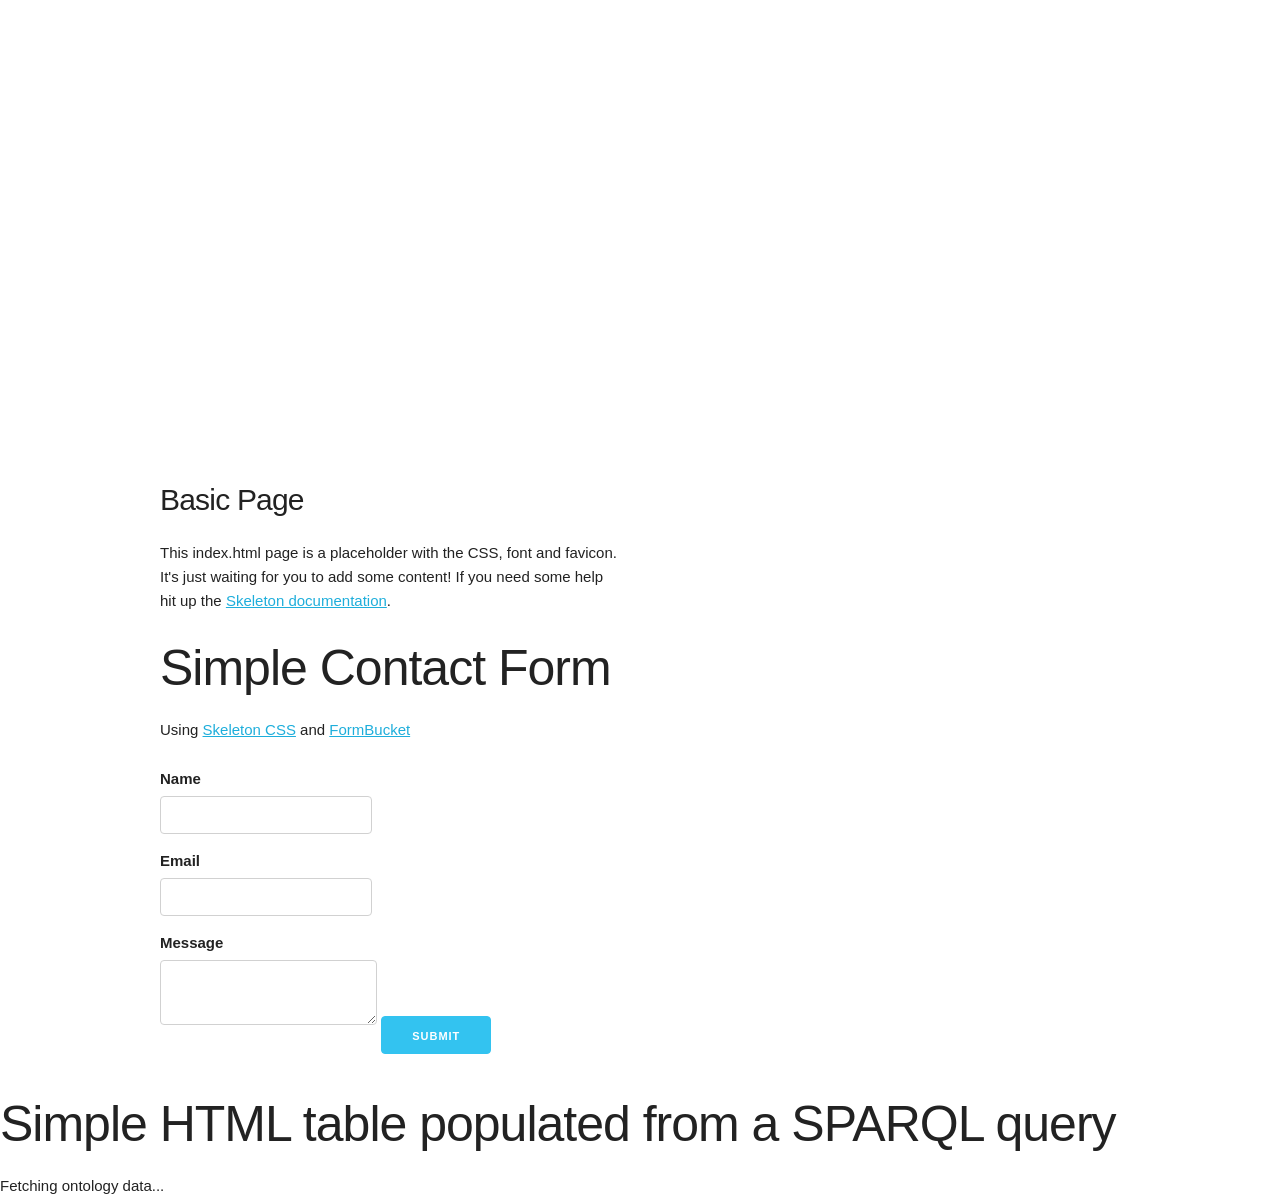
==== index.html @ 529cb750 "AYNI A sustainbale search engine based on SPARQL endpoints" ====
<?xml version="1.0" encoding="utf-8"?>
<!DOCTYPE html PUBLIC "-//W3C//DTD XHTML 1.0 Strict//EN" "http://www.w3.org/TR/xhtml1/DTD/xhtml1-strict.dtd">
<html xmlns="http://www.w3.org/1999/xhtml" xml:lang="en" lang="en">
  <head>
    <title>BioPortal SPARQL Query Example</title>
    <!-- <script type="text/javascript" src="http://ajax.googleapis.com/ajax/libs/jquery/1.7.2/jquery.min.js"></script>
    <script type="text/javascript" src="js/sparql.js"></script>
    <script type="text/javascript" src="js/search.js"></script> -->
    <!-- Basic Page Needs
    –––––––––––––––––––––––––––––––––––––––––––––––––– -->
    <meta charset="utf-8">
    <title>Your page title here :)</title>
    <meta name="description" content="">
    <meta name="author" content="">

    <!-- Mobile Specific Metas
    –––––––––––––––––––––––––––––––––––––––––––––––––– -->
    <meta name="viewport" content="width=device-width, initial-scale=1">

    <!-- FONT
    –––––––––––––––––––––––––––––––––––––––––––––––––– -->
    <!-- <link href="//fonts.googleapis.com/css?family=Raleway:400,300,600" rel="stylesheet" type="text/css"> -->

    <!-- CSS
    –––––––––––––––––––––––––––––––––––––––––––––––––– -->
    <link rel="stylesheet" href="css/normalize.css">
    <link rel="stylesheet" href="css/skeleton.css">

    <!-- Favicon
    –––––––––––––––––––––––––––––––––––––––––––––––––– -->
    <link rel="icon" type="image/png" href="images/favicon.png">

  </head>
   <body>
     <div class="container">
       <div class="row">
         <div class="one-half column" style="margin-top: 50%">
           <h4>Basic Page</h4>
           <p>This index.html page is a placeholder with the CSS, font and favicon. It's just waiting for you to add some content! If you need some help hit up the <a href="http://www.getskeleton.com">Skeleton documentation</a>.</p>
           <h1>Simple Contact Form</h1>
           <p>Using <a href="http://getskeleton.com">Skeleton CSS</a> and <a href="https://www.formbucket.com">FormBucket</a></p>
           <form action="https://api.formbucket.com/f/c2K3QTQ" method="post">
             <label for="name">Name</label>
             <input id="name" type="text" name="Name">

             <label for="email">Email</label>
             <input id="email" type="email" name="Email">

             <label for="message">Message</label>
             <textarea id="message" name="Message"></textarea>
             <input class="button-primary" type="submit" value="Submit" />
           </form>
         </div>
       </div>
     </div>

  <!-- starts XAMPLE of SPARQL result -->
  <h1>Simple HTML table populated from a SPARQL query</h1>
  <div id="result">Fetching ontology data...</div>
  <!-- starts XAMPLE of SPARQL result -->
  </body>
</html>
---- css/skeleton.css ----
/*
* Skeleton V2.0.4
* Copyright 2014, Dave Gamache
* www.getskeleton.com
* Free to use under the MIT license.
* http://www.opensource.org/licenses/mit-license.php
* 12/29/2014
*/


/* Table of contents
––––––––––––––––––––––––––––––––––––––––––––––––––
- Grid
- Base Styles
- Typography
- Links
- Buttons
- Forms
- Lists
- Code
- Tables
- Spacing
- Utilities
- Clearing
- Media Queries
*/


/* Grid
–––––––––––––––––––––––––––––––––––––––––––––––––– */
.container {
  position: relative;
  width: 100%;
  max-width: 960px;
  margin: 0 auto;
  padding: 0 20px;
  box-sizing: border-box; }
.column,
.columns {
  width: 100%;
  float: left;
  box-sizing: border-box; }

/* For devices larger than 400px */
@media (min-width: 400px) {
  .container {
    width: 85%;
    padding: 0; }
}

/* For devices larger than 550px */
@media (min-width: 550px) {
  .container {
    width: 80%; }
  .column,
  .columns {
    margin-left: 4%; }
  .column:first-child,
  .columns:first-child {
    margin-left: 0; }

  .one.column,
  .one.columns                    { width: 4.66666666667%; }
  .two.columns                    { width: 13.3333333333%; }
  .three.columns                  { width: 22%;            }
  .four.columns                   { width: 30.6666666667%; }
  .five.columns                   { width: 39.3333333333%; }
  .six.columns                    { width: 48%;            }
  .seven.columns                  { width: 56.6666666667%; }
  .eight.columns                  { width: 65.3333333333%; }
  .nine.columns                   { width: 74.0%;          }
  .ten.columns                    { width: 82.6666666667%; }
  .eleven.columns                 { width: 91.3333333333%; }
  .twelve.columns                 { width: 100%; margin-left: 0; }

  .one-third.column               { width: 30.6666666667%; }
  .two-thirds.column              { width: 65.3333333333%; }

  .one-half.column                { width: 48%; }

  /* Offsets */
  .offset-by-one.column,
  .offset-by-one.columns          { margin-left: 8.66666666667%; }
  .offset-by-two.column,
  .offset-by-two.columns          { margin-left: 17.3333333333%; }
  .offset-by-three.column,
  .offset-by-three.columns        { margin-left: 26%;            }
  .offset-by-four.column,
  .offset-by-four.columns         { margin-left: 34.6666666667%; }
  .offset-by-five.column,
  .offset-by-five.columns         { margin-left: 43.3333333333%; }
  .offset-by-six.column,
  .offset-by-six.columns          { margin-left: 52%;            }
  .offset-by-seven.column,
  .offset-by-seven.columns        { margin-left: 60.6666666667%; }
  .offset-by-eight.column,
  .offset-by-eight.columns        { margin-left: 69.3333333333%; }
  .offset-by-nine.column,
  .offset-by-nine.columns         { margin-left: 78.0%;          }
  .offset-by-ten.column,
  .offset-by-ten.columns          { margin-left: 86.6666666667%; }
  .offset-by-eleven.column,
  .offset-by-eleven.columns       { margin-left: 95.3333333333%; }

  .offset-by-one-third.column,
  .offset-by-one-third.columns    { margin-left: 34.6666666667%; }
  .offset-by-two-thirds.column,
  .offset-by-two-thirds.columns   { margin-left: 69.3333333333%; }

  .offset-by-one-half.column,
  .offset-by-one-half.columns     { margin-left: 52%; }

}


/* Base Styles
–––––––––––––––––––––––––––––––––––––––––––––––––– */
/* NOTE
html is set to 62.5% so that all the REM measurements throughout Skeleton
are based on 10px sizing. So basically 1.5rem = 15px :) */
html {
  font-size: 62.5%; }
body {
  font-size: 1.5em; /* currently ems cause chrome bug misinterpreting rems on body element */
  line-height: 1.6;
  font-weight: 400;
  font-family: "Raleway", "HelveticaNeue", "Helvetica Neue", Helvetica, Arial, sans-serif;
  color: #222; }


/* Typography
–––––––––––––––––––––––––––––––––––––––––––––––––– */
h1, h2, h3, h4, h5, h6 {
  margin-top: 0;
  margin-bottom: 2rem;
  font-weight: 300; }
h1 { font-size: 4.0rem; line-height: 1.2;  letter-spacing: -.1rem;}
h2 { font-size: 3.6rem; line-height: 1.25; letter-spacing: -.1rem; }
h3 { font-size: 3.0rem; line-height: 1.3;  letter-spacing: -.1rem; }
h4 { font-size: 2.4rem; line-height: 1.35; letter-spacing: -.08rem; }
h5 { font-size: 1.8rem; line-height: 1.5;  letter-spacing: -.05rem; }
h6 { font-size: 1.5rem; line-height: 1.6;  letter-spacing: 0; }

/* Larger than phablet */
@media (min-width: 550px) {
  h1 { font-size: 5.0rem; }
  h2 { font-size: 4.2rem; }
  h3 { font-size: 3.6rem; }
  h4 { font-size: 3.0rem; }
  h5 { font-size: 2.4rem; }
  h6 { font-size: 1.5rem; }
}

p {
  margin-top: 0; }


/* Links
–––––––––––––––––––––––––––––––––––––––––––––––––– */
a {
  color: #1EAEDB; }
a:hover {
  color: #0FA0CE; }


/* Buttons
–––––––––––––––––––––––––––––––––––––––––––––––––– */
.button,
button,
input[type="submit"],
input[type="reset"],
input[type="button"] {
  display: inline-block;
  height: 38px;
  padding: 0 30px;
  color: #555;
  text-align: center;
  font-size: 11px;
  font-weight: 600;
  line-height: 38px;
  letter-spacing: .1rem;
  text-transform: uppercase;
  text-decoration: none;
  white-space: nowrap;
  background-color: transparent;
  border-radius: 4px;
  border: 1px solid #bbb;
  cursor: pointer;
  box-sizing: border-box; }
.button:hover,
button:hover,
input[type="submit"]:hover,
input[type="reset"]:hover,
input[type="button"]:hover,
.button:focus,
button:focus,
input[type="submit"]:focus,
input[type="reset"]:focus,
input[type="button"]:focus {
  color: #333;
  border-color: #888;
  outline: 0; }
.button.button-primary,
button.button-primary,
input[type="submit"].button-primary,
input[type="reset"].button-primary,
input[type="button"].button-primary {
  color: #FFF;
  background-color: #33C3F0;
  border-color: #33C3F0; }
.button.button-primary:hover,
button.button-primary:hover,
input[type="submit"].button-primary:hover,
input[type="reset"].button-primary:hover,
input[type="button"].button-primary:hover,
.button.button-primary:focus,
button.button-primary:focus,
input[type="submit"].button-primary:focus,
input[type="reset"].button-primary:focus,
input[type="button"].button-primary:focus {
  color: #FFF;
  background-color: #1EAEDB;
  border-color: #1EAEDB; }


/* Forms
–––––––––––––––––––––––––––––––––––––––––––––––––– */
input[type="email"],
input[type="number"],
input[type="search"],
input[type="text"],
input[type="tel"],
input[type="url"],
input[type="password"],
textarea,
select {
  height: 38px;
  padding: 6px 10px; /* The 6px vertically centers text on FF, ignored by Webkit */
  background-color: #fff;
  border: 1px solid #D1D1D1;
  border-radius: 4px;
  box-shadow: none;
  box-sizing: border-box; }
/* Removes awkward default styles on some inputs for iOS */
input[type="email"],
input[type="number"],
input[type="search"],
input[type="text"],
input[type="tel"],
input[type="url"],
input[type="password"],
textarea {
  -webkit-appearance: none;
     -moz-appearance: none;
          appearance: none; }
textarea {
  min-height: 65px;
  padding-top: 6px;
  padding-bottom: 6px; }
input[type="email"]:focus,
input[type="number"]:focus,
input[type="search"]:focus,
input[type="text"]:focus,
input[type="tel"]:focus,
input[type="url"]:focus,
input[type="password"]:focus,
textarea:focus,
select:focus {
  border: 1px solid #33C3F0;
  outline: 0; }
label,
legend {
  display: block;
  margin-bottom: .5rem;
  font-weight: 600; }
fieldset {
  padding: 0;
  border-width: 0; }
input[type="checkbox"],
input[type="radio"] {
  display: inline; }
label > .label-body {
  display: inline-block;
  margin-left: .5rem;
  font-weight: normal; }


/* Lists
–––––––––––––––––––––––––––––––––––––––––––––––––– */
ul {
  list-style: circle inside; }
ol {
  list-style: decimal inside; }
ol, ul {
  padding-left: 0;
  margin-top: 0; }
ul ul,
ul ol,
ol ol,
ol ul {
  margin: 1.5rem 0 1.5rem 3rem;
  font-size: 90%; }
li {
  margin-bottom: 1rem; }


/* Code
–––––––––––––––––––––––––––––––––––––––––––––––––– */
code {
  padding: .2rem .5rem;
  margin: 0 .2rem;
  font-size: 90%;
  white-space: nowrap;
  background: #F1F1F1;
  border: 1px solid #E1E1E1;
  border-radius: 4px; }
pre > code {
  display: block;
  padding: 1rem 1.5rem;
  white-space: pre; }


/* Tables
–––––––––––––––––––––––––––––––––––––––––––––––––– */
th,
td {
  padding: 12px 15px;
  text-align: left;
  border-bottom: 1px solid #E1E1E1; }
th:first-child,
td:first-child {
  padding-left: 0; }
th:last-child,
td:last-child {
  padding-right: 0; }


/* Spacing
–––––––––––––––––––––––––––––––––––––––––––––––––– */
button,
.button {
  margin-bottom: 1rem; }
input,
textarea,
select,
fieldset {
  margin-bottom: 1.5rem; }
pre,
blockquote,
dl,
figure,
table,
p,
ul,
ol,
form {
  margin-bottom: 2.5rem; }


/* Utilities
–––––––––––––––––––––––––––––––––––––––––––––––––– */
.u-full-width {
  width: 100%;
  box-sizing: border-box; }
.u-max-full-width {
  max-width: 100%;
  box-sizing: border-box; }
.u-pull-right {
  float: right; }
.u-pull-left {
  float: left; }


/* Misc
–––––––––––––––––––––––––––––––––––––––––––––––––– */
hr {
  margin-top: 3rem;
  margin-bottom: 3.5rem;
  border-width: 0;
  border-top: 1px solid #E1E1E1; }


/* Clearing
–––––––––––––––––––––––––––––––––––––––––––––––––– */

/* Self Clearing Goodness */
.container:after,
.row:after,
.u-cf {
  content: "";
  display: table;
  clear: both; }


/* Media Queries
–––––––––––––––––––––––––––––––––––––––––––––––––– */
/*
Note: The best way to structure the use of media queries is to create the queries
near the relevant code. For example, if you wanted to change the styles for buttons
on small devices, paste the mobile query code up in the buttons section and style it
there.
*/


/* Larger than mobile */
@media (min-width: 400px) {}

/* Larger than phablet (also point when grid becomes active) */
@media (min-width: 550px) {}

/* Larger than tablet */
@media (min-width: 750px) {}

/* Larger than desktop */
@media (min-width: 1000px) {}

/* Larger than Desktop HD */
@media (min-width: 1200px) {}
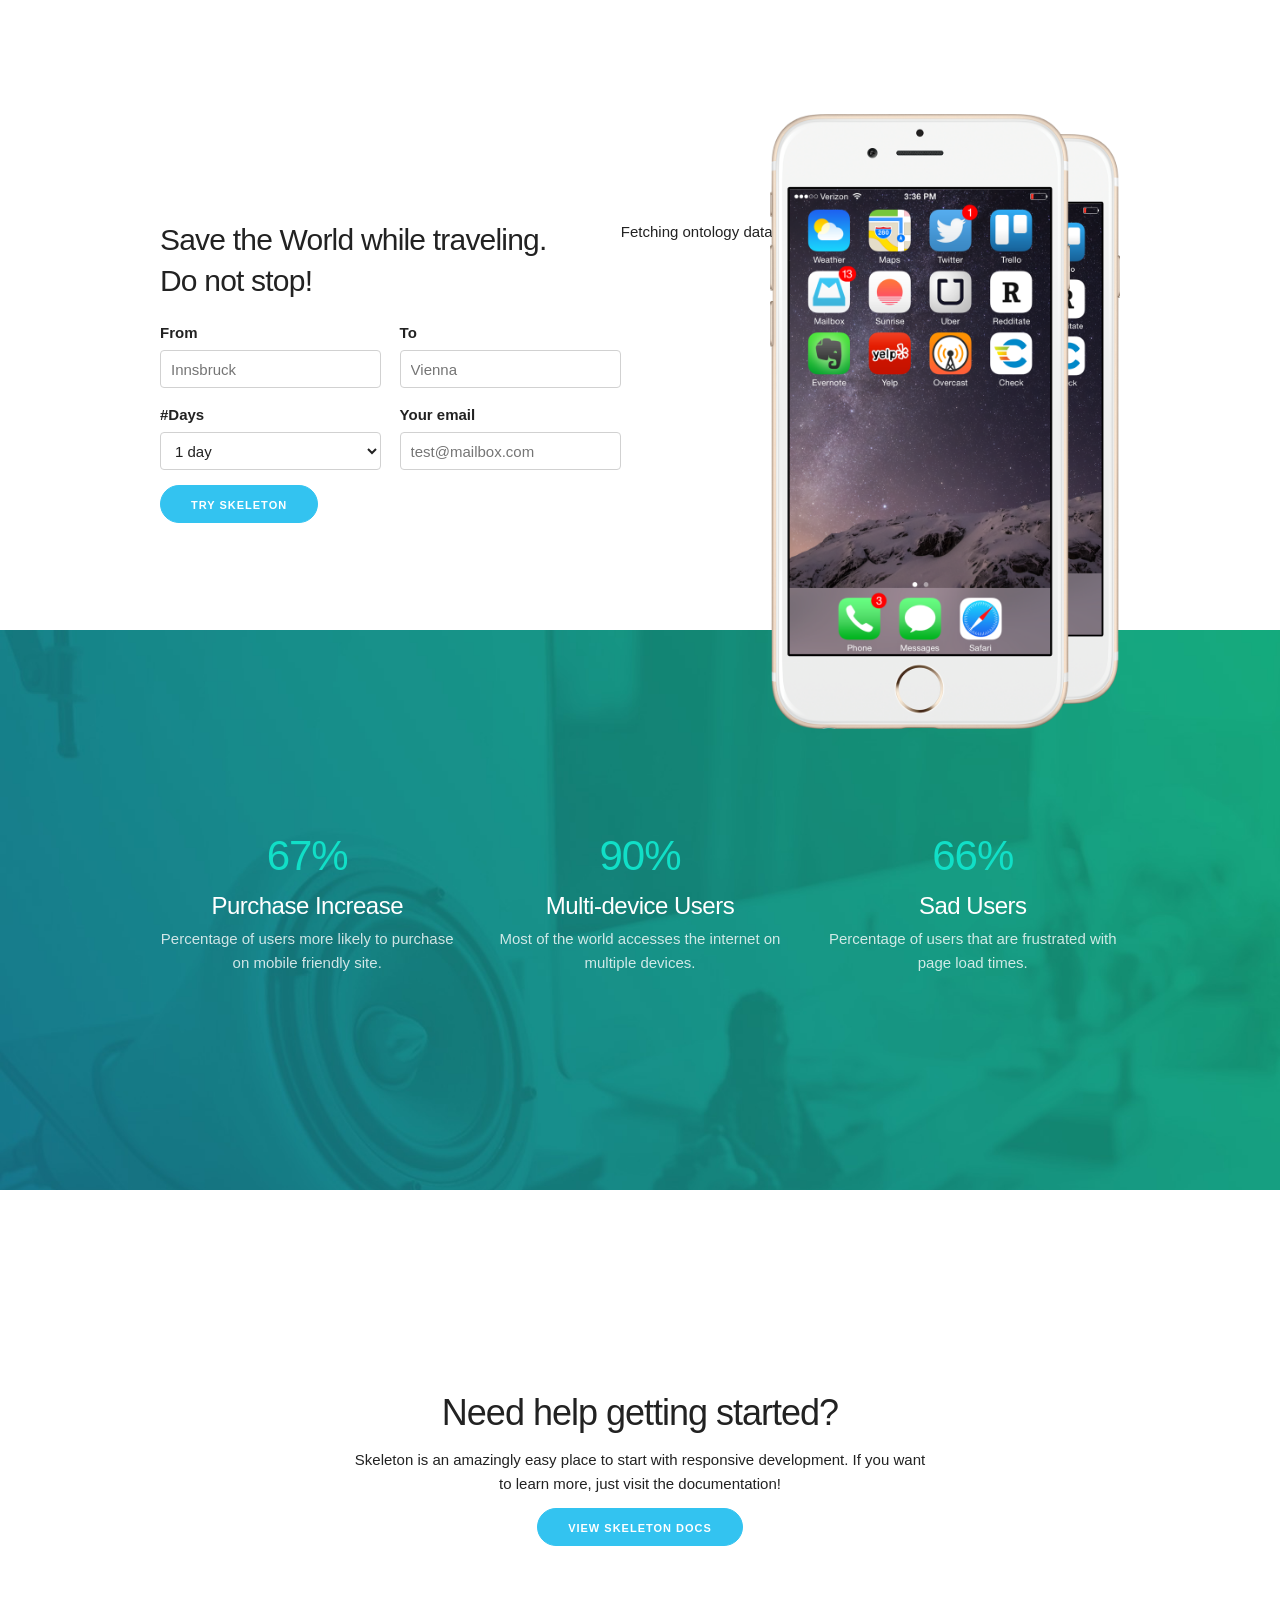
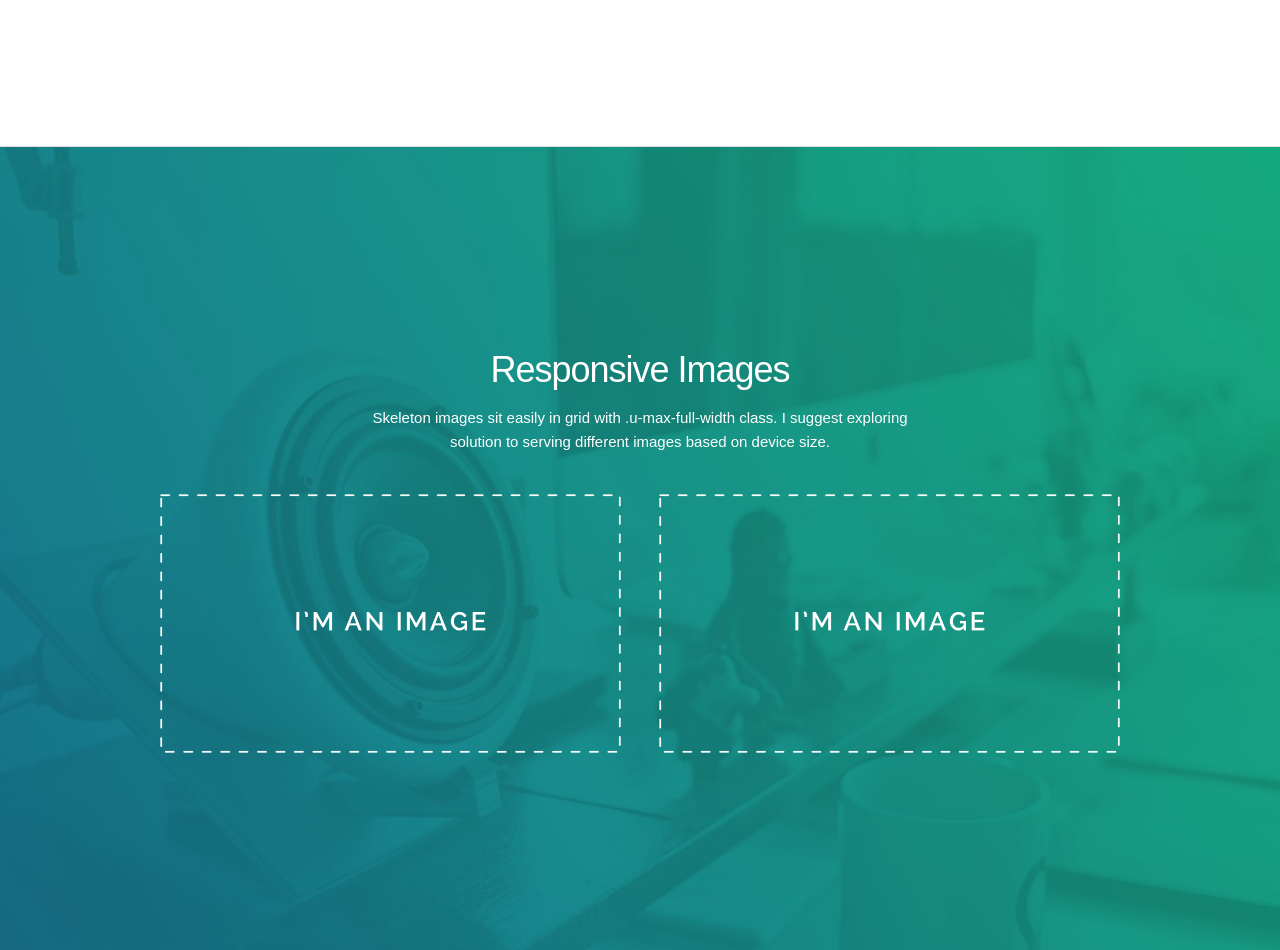
==== commit 59338413: "Setting index" ====
--- a/index.html
+++ b/index.html
@@ -1,62 +1,143 @@
 <?xml version="1.0" encoding="utf-8"?>
 <!DOCTYPE html PUBLIC "-//W3C//DTD XHTML 1.0 Strict//EN" "http://www.w3.org/TR/xhtml1/DTD/xhtml1-strict.dtd">
 <html xmlns="http://www.w3.org/1999/xhtml" xml:lang="en" lang="en">
-  <head>
-    <title>BioPortal SPARQL Query Example</title>
-    <!-- <script type="text/javascript" src="http://ajax.googleapis.com/ajax/libs/jquery/1.7.2/jquery.min.js"></script>
-    <script type="text/javascript" src="js/sparql.js"></script>
-    <script type="text/javascript" src="js/search.js"></script> -->
-    <!-- Basic Page Needs
-    –––––––––––––––––––––––––––––––––––––––––––––––––– -->
-    <meta charset="utf-8">
-    <title>Your page title here :)</title>
-    <meta name="description" content="">
-    <meta name="author" content="">
+<head>
 
-    <!-- Mobile Specific Metas
-    –––––––––––––––––––––––––––––––––––––––––––––––––– -->
-    <meta name="viewport" content="width=device-width, initial-scale=1">
+  <!-- BASIC CONNECTION SPARQL
+  –––––––––––––––––––––––––––––––––––––––––––––––––– -->
+  <script type="text/javascript" src="http://ajax.googleapis.com/ajax/libs/jquery/1.7.2/jquery.min.js"></script>
+  <script type="text/javascript" src="js/sparql.js"></script>
+  <script type="text/javascript" src="js/search.js"></script>
 
-    <!-- FONT
-    –––––––––––––––––––––––––––––––––––––––––––––––––– -->
-    <!-- <link href="//fonts.googleapis.com/css?family=Raleway:400,300,600" rel="stylesheet" type="text/css"> -->
+  <!-- Basic Page Needs
+  –––––––––––––––––––––––––––––––––––––––––––––––––– -->
+  <meta charset="utf-8">
+  <title>AYNI: Think about the future</title>
+  <meta name="description" content="">
+  <meta name="author" content="">
 
-    <!-- CSS
-    –––––––––––––––––––––––––––––––––––––––––––––––––– -->
-    <link rel="stylesheet" href="css/normalize.css">
-    <link rel="stylesheet" href="css/skeleton.css">
+  <!-- Mobile Specific Metas
+  –––––––––––––––––––––––––––––––––––––––––––––––––– -->
+  <meta name="viewport" content="width=device-width, initial-scale=1">
 
-    <!-- Favicon
-    –––––––––––––––––––––––––––––––––––––––––––––––––– -->
-    <link rel="icon" type="image/png" href="images/favicon.png">
+  <!-- FONT
+  –––––––––––––––––––––––––––––––––––––––––––––––––– -->
+  <!-- <link href='//fonts.googleapis.com/css?family=Raleway:400,300,600' rel='stylesheet' type='text/css'> -->
+  <!-- <link href='css/Relaway:400,300,600' rel='stylesheet' type='text/css'> -->
 
-  </head>
-   <body>
-     <div class="container">
-       <div class="row">
-         <div class="one-half column" style="margin-top: 50%">
-           <h4>Basic Page</h4>
-           <p>This index.html page is a placeholder with the CSS, font and favicon. It's just waiting for you to add some content! If you need some help hit up the <a href="http://www.getskeleton.com">Skeleton documentation</a>.</p>
-           <h1>Simple Contact Form</h1>
-           <p>Using <a href="http://getskeleton.com">Skeleton CSS</a> and <a href="https://www.formbucket.com">FormBucket</a></p>
-           <form action="https://api.formbucket.com/f/c2K3QTQ" method="post">
-             <label for="name">Name</label>
-             <input id="name" type="text" name="Name">
+  <!-- CSS
+  –––––––––––––––––––––––––––––––––––––––––––––––––– -->
+  <link rel="stylesheet" href="css/normalize.css">
+  <link rel="stylesheet" href="css/skeleton.css">
+  <link rel="stylesheet" href="css/custom.css">
 
-             <label for="email">Email</label>
-             <input id="email" type="email" name="Email">
+  <!-- Scripts
+  –––––––––––––––––––––––––––––––––––––––––––––––––– -->
+  <!-- <script src="//ajax.googleapis.com/ajax/libs/jquery/2.1.1/jquery.min.js"></script> -->
 
-             <label for="message">Message</label>
-             <textarea id="message" name="Message"></textarea>
-             <input class="button-primary" type="submit" value="Submit" />
-           </form>
-         </div>
-       </div>
-     </div>
+  <!-- Favicon
+  –––––––––––––––––––––––––––––––––––––––––––––––––– -->
+  <link rel="icon" type="image/png" href="images/favicon.png">
 
-  <!-- starts XAMPLE of SPARQL result -->
-  <h1>Simple HTML table populated from a SPARQL query</h1>
-  <div id="result">Fetching ontology data...</div>
-  <!-- starts XAMPLE of SPARQL result -->
-  </body>
+</head>
+<body>
+
+  <!-- Primary Page Layout
+  –––––––––––––––––––––––––––––––––––––––––––––––––– -->
+
+  <div class="section hero">
+    <div class="container">
+      <div class="row">
+        <div class="one-half column">
+          <h4 class="hero-heading">Save the World while traveling.<br>Do not stop!</h4>
+          <!-- <form> -->
+          <div class="row">
+            <div class="six columns">
+              <label for="fromInput">From</label>
+              <input class="u-full-width" type="text" placeholder="Innsbruck" id="from">
+            </div>
+            <div class="six columns">
+              <label for="toInput">To</label>
+              <input class="u-full-width" type="text" placeholder="Vienna" id="to">
+            </div>
+          </div>
+          <div class="row">
+            <div class="six columns">
+              <label for="daysInput">#Days</label>
+              <select class="u-full-width" id="days">
+                <option value="1">1 day</option>
+                <option value="2">2 days</option>
+                <option value="3">3 days</option>
+                <option value="7">1 week</option>
+                <option value="14">2 weeks</option>
+              </select>
+            </div>
+            <div class="six columns">
+              <label for="emailInput">Your email</label>
+              <input class="u-full-width" type="email" placeholder="test@mailbox.com" id="emailInput">
+            </div>
+          </div>
+          <!-- </form> -->
+          <a class="button button-primary" onclick="validateForm()">Try Skeleton</a>
+        </div>
+        <div id="result">Fetching ontology data...</div>
+        <div class="one-half column phones">
+          <img class="phone" src="images/iphone.png">
+          <img class="phone" src="images/iphone.png">
+        </div>
+      </div>
+    </div>
+  </div>
+
+  <div class="section values">
+    <div class="container">
+      <div class="row">
+        <div class="one-third column value">
+          <h2 class="value-multiplier">67%</h2>
+          <h5 class="value-heading">Purchase Increase</h5>
+          <p class="value-description">Percentage of users more likely to purchase on mobile friendly site.</p>
+        </div>
+        <div class="one-third column value">
+          <h2 class="value-multiplier">90%</h2>
+          <h5 class="value-heading">Multi-device Users</h5>
+          <p class="value-description">Most of the world accesses the internet on multiple devices.</p>
+        </div>
+        <div class="one-third column value">
+          <h2 class="value-multiplier">66%</h2>
+          <h5 class="value-heading">Sad Users</h5>
+          <p class="value-description">Percentage of users that are frustrated with page load times.</p>
+        </div>
+      </div>
+    </div>
+  </div>
+
+  <div class="section get-help">
+    <div class="container">
+      <h3 class="section-heading">Need help getting started?</h3>
+      <p class="section-description">Skeleton is an amazingly easy place to start with responsive development. If you want to learn more, just visit the documentation!</p>
+      <a class="button button-primary" href="http://getskeleton.com">View Skeleton Docs</a>
+    </div>
+  </div>
+
+  <div class="section categories">
+    <div class="container">
+      <h3 class="section-heading">Responsive Images</h3>
+      <p class="section-description">Skeleton images sit easily in grid with .u-max-full-width class. I suggest exploring solution to serving different images based on device size.</p>
+      <div class="row">
+        <div class="one-half column category">
+          <img class="u-max-full-width" src="images/placeholder.png">
+        </div>
+        <div class="one-half column category">
+          <img class="u-max-full-width" src="images/placeholder.png">
+        </div>
+      </div>
+    </div>
+  </div>
+
+
+
+
+<!-- End Document
+  –––––––––––––––––––––––––––––––––––––––––––––––––– -->
+</body>
 </html>
--- a/css/custom.css
+++ b/css/custom.css
@@ -0,0 +1,151 @@
+/* Shared
+–––––––––––––––––––––––––––––––––––––––––––––––––– */
+.button {
+  border-radius: 100px;
+}
+
+/* Sections
+–––––––––––––––––––––––––––––––––––––––––––––––––– */
+.section {
+  padding: 8rem 0 7rem;
+  text-align: center;
+}
+.section-heading,
+.section-description {
+  margin-bottom: 1.2rem;
+}
+
+/* Hero
+–––––––––––––––––––––––––––––––––––––––––––––––––– */
+.phones {
+  position: relative;
+}
+.phone {
+  position: relative;
+  max-width: 80%;
+  margin: 3rem auto -12rem;
+}
+.phone + .phone {
+  display: none;
+}
+
+/* Values
+–––––––––––––––––––––––––––––––––––––––––––––––––– */
+.values {
+  background-image: url('../images/values-bg.jpg');
+  background-size: cover;
+  color: #fff;
+  padding-bottom: 5rem;
+}
+.value-multiplier {
+  margin-bottom: .5rem;
+  color: #11DFC7;
+}
+.value-heading {
+  margin-bottom: .3rem;
+}
+.value-description {
+  opacity: .8;
+  font-weight: 300;
+}
+
+/* Help
+–––––––––––––––––––––––––––––––––––––––––––––––––– */
+.get-help {
+  border-bottom: 1px solid #ddd;
+}
+
+/* Categories
+–––––––––––––––––––––––––––––––––––––––––––––––––– */
+.categories {
+  background-image: url('../images/values-bg.jpg');
+  background-size: cover;
+  color: #fff;
+}
+.categories .section-description {
+  margin-bottom: 4rem;
+}
+
+/* Bigger than 550 */
+@media (min-width: 550px) {
+  .section {
+    padding: 12rem 0 11rem;
+  }
+  .hero {
+    padding-bottom: 12rem;
+    text-align: left;
+    height: 165px;
+  }
+  .phone {
+    position: absolute;
+    top: -7rem;
+    right: 3rem;
+    max-height: 362px;
+    z-index: 3;
+  }
+  .phone + .phone {
+    top: -6rem;
+    display: block;
+    max-width: 73.8%;
+    right: 0;
+    z-index: 2;
+    max-height: 338px;
+  }
+  .hero-heading {
+    font-size: 2.4rem;
+  }
+}
+
+/* Bigger than 750 */
+@media (min-width: 750px) {
+  .hero {
+    height: 190px;
+  }
+  .hero-heading {
+    font-size: 2.6rem;
+  }
+  .section {
+    padding: 14rem 0 15rem;
+  }
+  .hero {
+    padding: 16rem 0 14rem;
+  }
+  .section-description {
+    max-width: 60%;
+    margin-left: auto;
+    margin-right: auto;
+  }
+  .phone {
+    top: -14rem;
+    right: 5rem;
+    max-height: 510px;
+  }
+  .phone + .phone {
+    top: -12rem;
+    max-height: 472px;
+  }
+  .categories {
+    padding: 15rem 0 8rem;
+  }
+}
+
+/* Bigger than 1000 */
+@media (min-width: 1000px) {
+  .section {
+    padding: 20rem 0 19rem;
+  }
+  .hero {
+    padding: 22rem 0;
+  }
+  .hero-heading {
+    font-size: 3.0rem;
+  }
+  .phone {
+    top: -16rem;
+    max-height: 615px;
+  }
+  .phone + .phone {
+    top: -14rem;
+    max-height: 570px;
+  }
+}
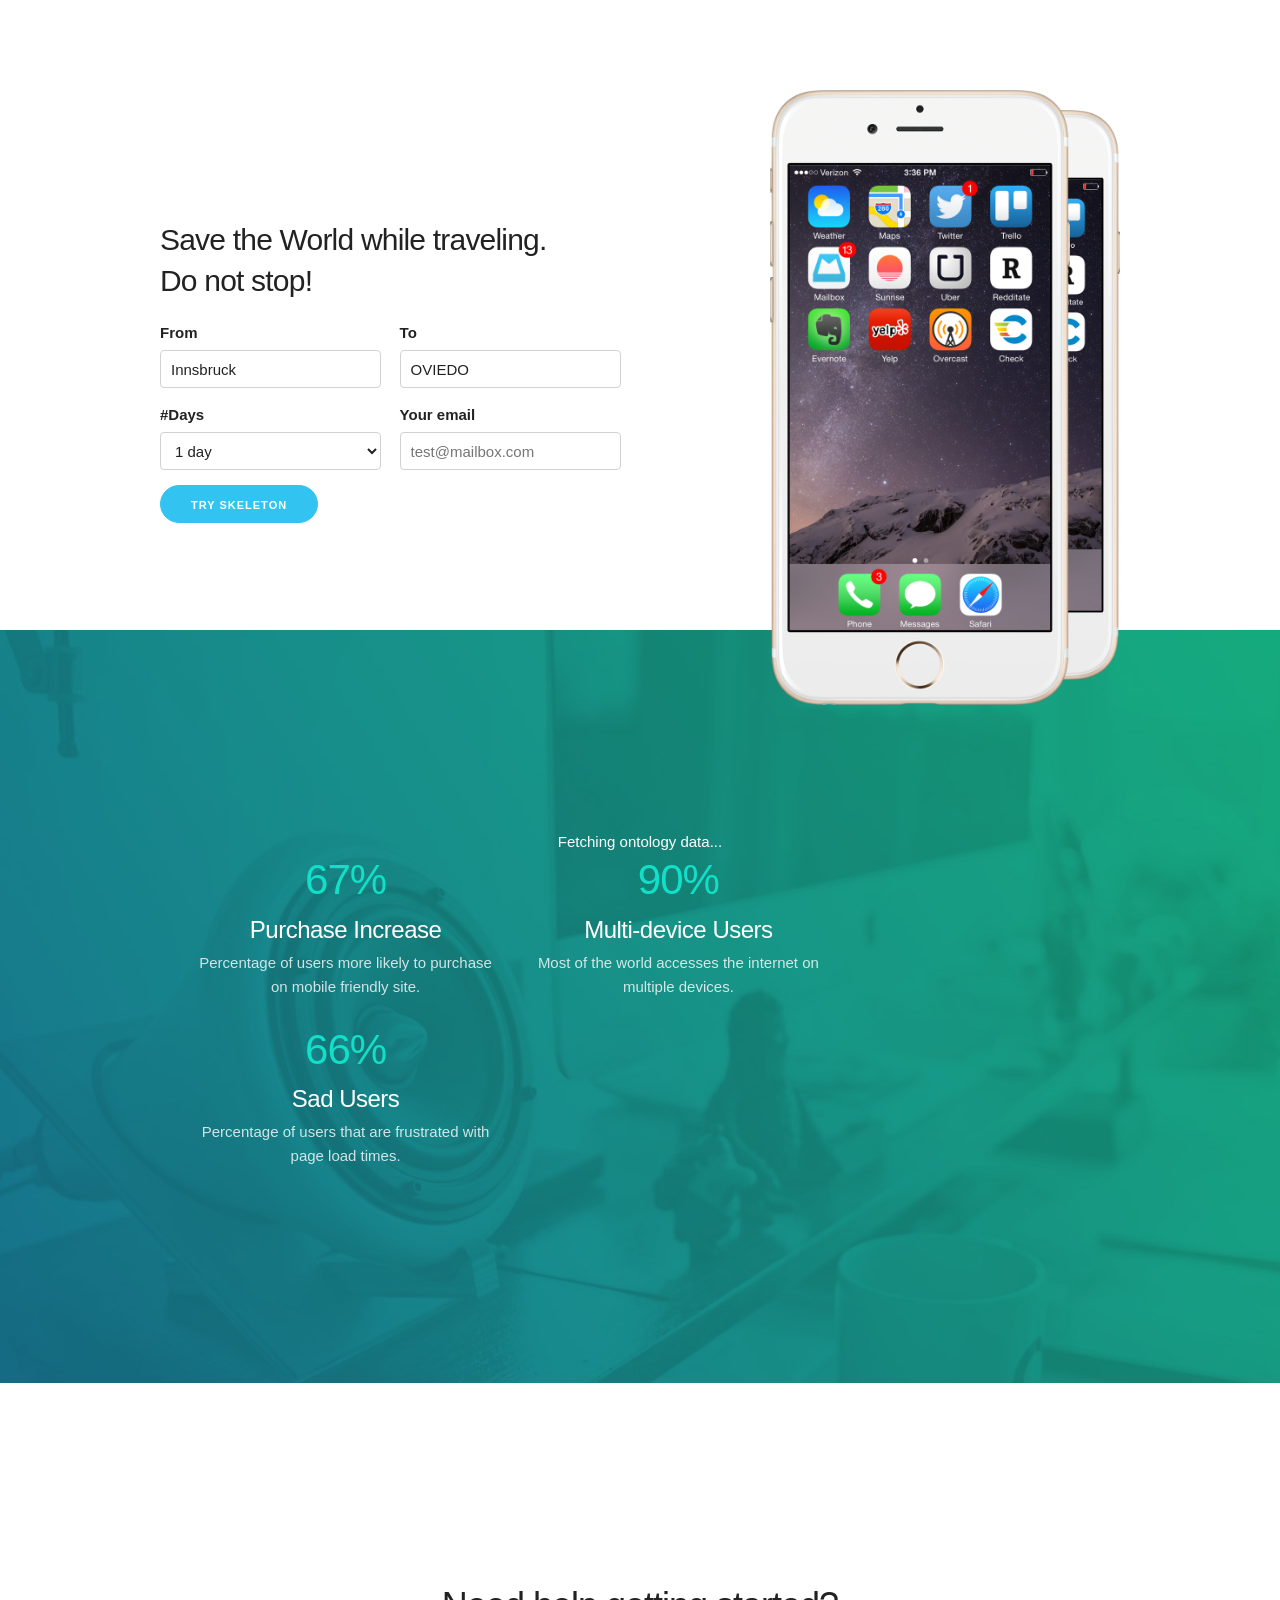
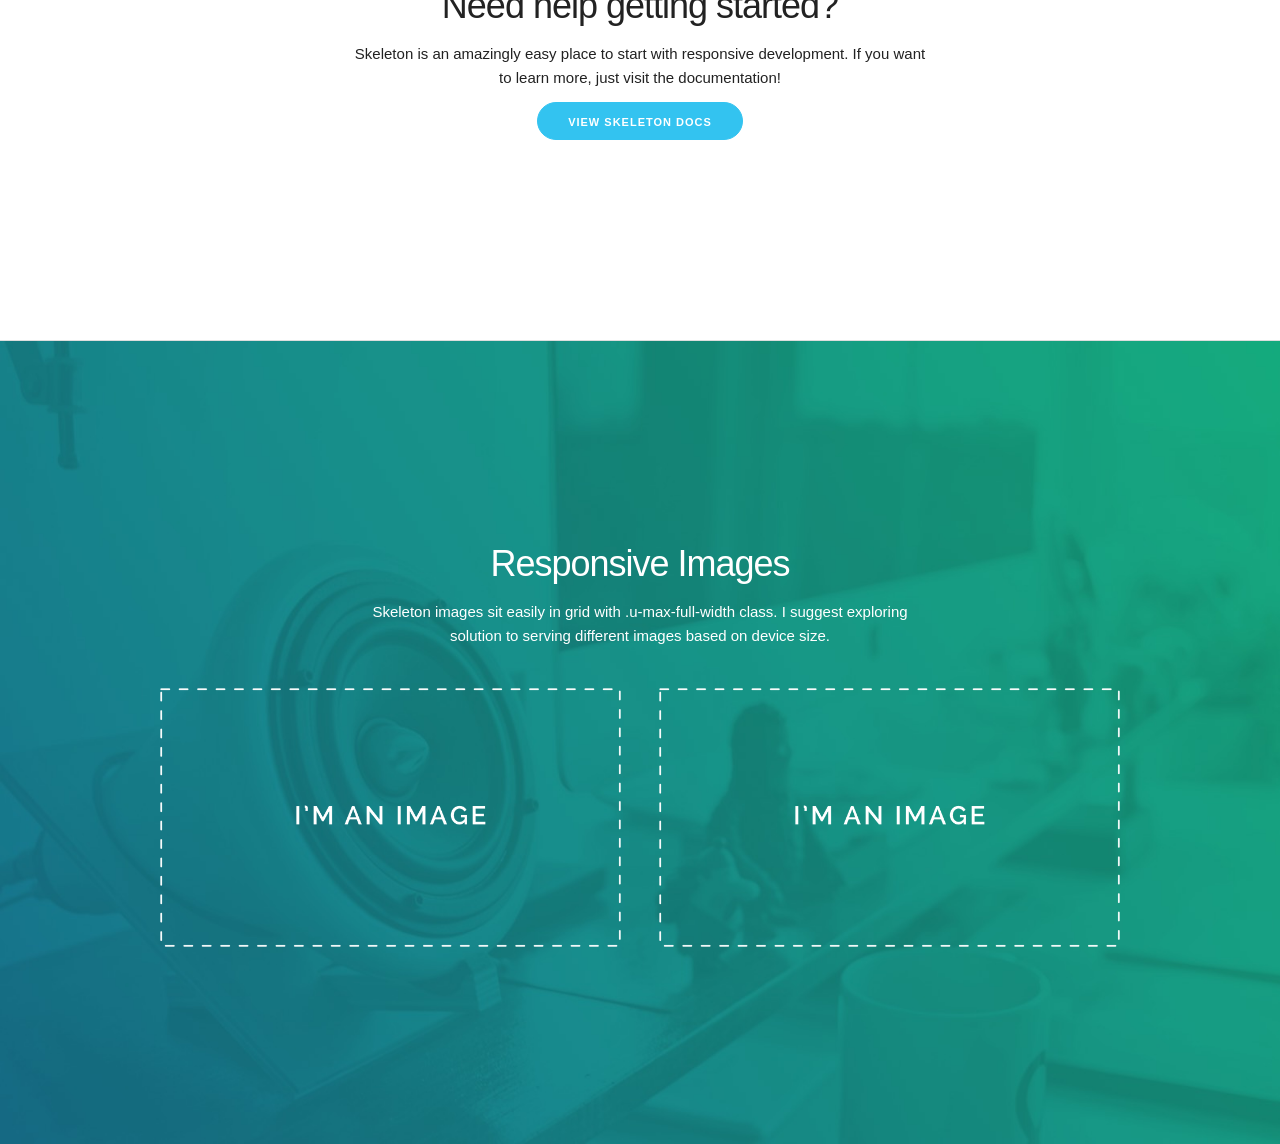
==== commit 41d3344c: "SPARQL endpoint added" ====
--- a/index.html
+++ b/index.html
@@ -5,7 +5,7 @@
 
   <!-- BASIC CONNECTION SPARQL
   –––––––––––––––––––––––––––––––––––––––––––––––––– -->
-  <script type="text/javascript" src="http://ajax.googleapis.com/ajax/libs/jquery/1.7.2/jquery.min.js"></script>
+  <script type="text/javascript" src="js/jquery-3.2.1.min.js"></script>
   <script type="text/javascript" src="js/sparql.js"></script>
   <script type="text/javascript" src="js/search.js"></script>
 
@@ -54,11 +54,11 @@
           <div class="row">
             <div class="six columns">
               <label for="fromInput">From</label>
-              <input class="u-full-width" type="text" placeholder="Innsbruck" id="from">
+              <input class="u-full-width" type="text" placeholder="Innsbruck" id="from" value="Innsbruck">
             </div>
             <div class="six columns">
               <label for="toInput">To</label>
-              <input class="u-full-width" type="text" placeholder="Vienna" id="to">
+              <input class="u-full-width" type="text" placeholder="Vienna" id="to" value="OVIEDO">
             </div>
           </div>
           <div class="row">
@@ -74,13 +74,13 @@
             </div>
             <div class="six columns">
               <label for="emailInput">Your email</label>
-              <input class="u-full-width" type="email" placeholder="test@mailbox.com" id="emailInput">
+              <input class="u-full-width" type="email" placeholder="test@mailbox.com" id="email">
             </div>
           </div>
           <!-- </form> -->
           <a class="button button-primary" onclick="validateForm()">Try Skeleton</a>
+
         </div>
-        <div id="result">Fetching ontology data...</div>
         <div class="one-half column phones">
           <img class="phone" src="images/iphone.png">
           <img class="phone" src="images/iphone.png">
@@ -92,6 +92,7 @@
   <div class="section values">
     <div class="container">
       <div class="row">
+        <div id="result">Fetching ontology data...</div>
         <div class="one-third column value">
           <h2 class="value-multiplier">67%</h2>
           <h5 class="value-heading">Purchase Increase</h5>
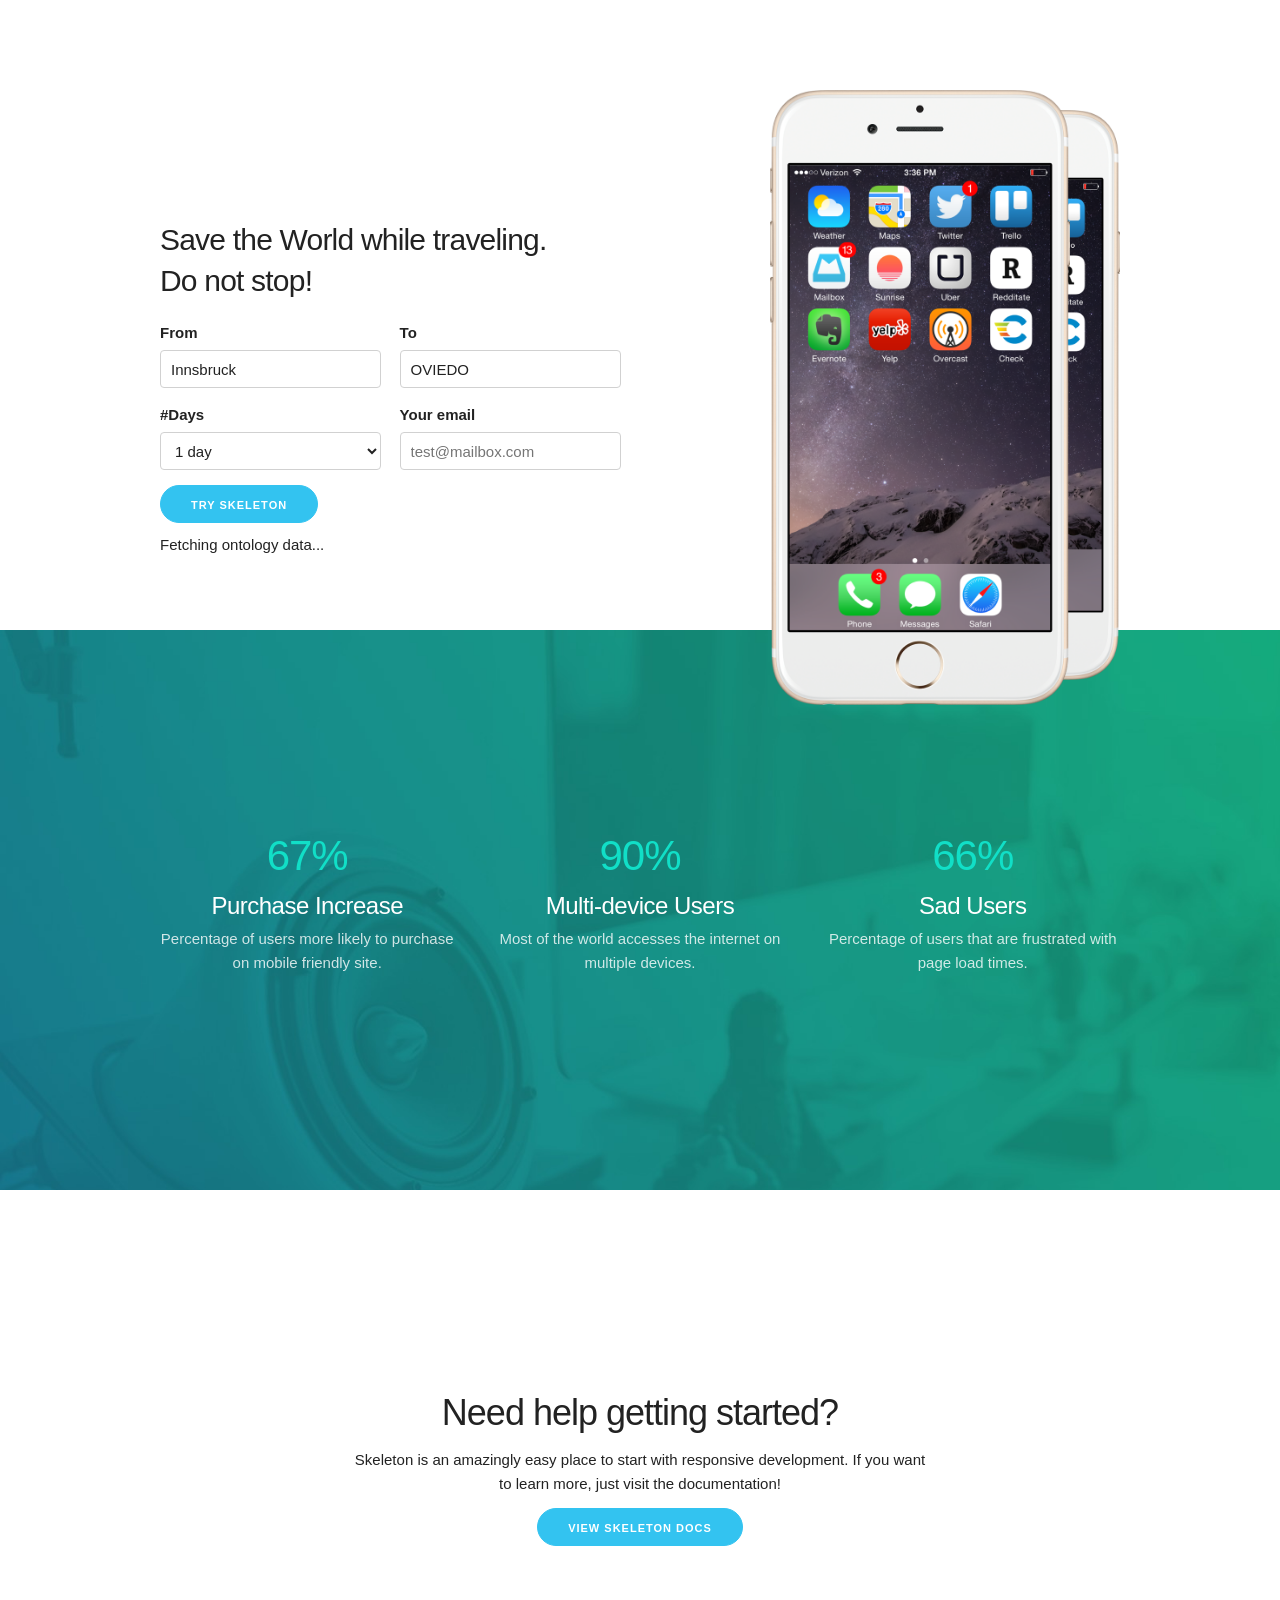
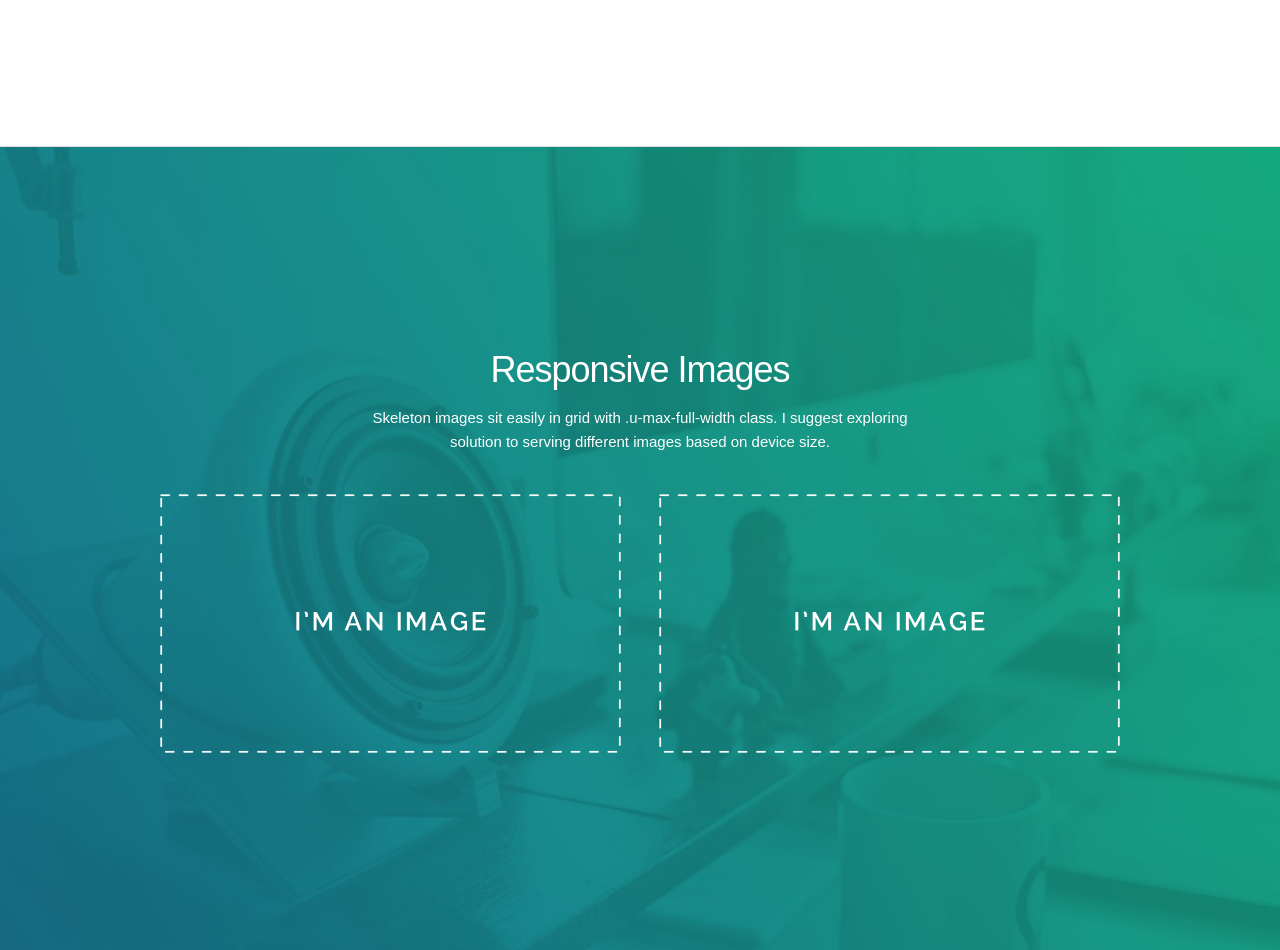
==== commit 8bb596e5: "JSON data corrected" ====
--- a/index.html
+++ b/index.html
@@ -15,6 +15,7 @@
   <title>AYNI: Think about the future</title>
   <meta name="description" content="">
   <meta name="author" content="">
+  <!-- <meta http-equiv="Content-Security-Policy" content="upgrade-insecure-requests"> -->
 
   <!-- Mobile Specific Metas
   –––––––––––––––––––––––––––––––––––––––––––––––––– -->
@@ -79,7 +80,7 @@
           </div>
           <!-- </form> -->
           <a class="button button-primary" onclick="validateForm()">Try Skeleton</a>
-
+          <div id="result">Fetching ontology data...</div>
         </div>
         <div class="one-half column phones">
           <img class="phone" src="images/iphone.png">
@@ -92,7 +93,6 @@
   <div class="section values">
     <div class="container">
       <div class="row">
-        <div id="result">Fetching ontology data...</div>
         <div class="one-third column value">
           <h2 class="value-multiplier">67%</h2>
           <h5 class="value-heading">Purchase Increase</h5>
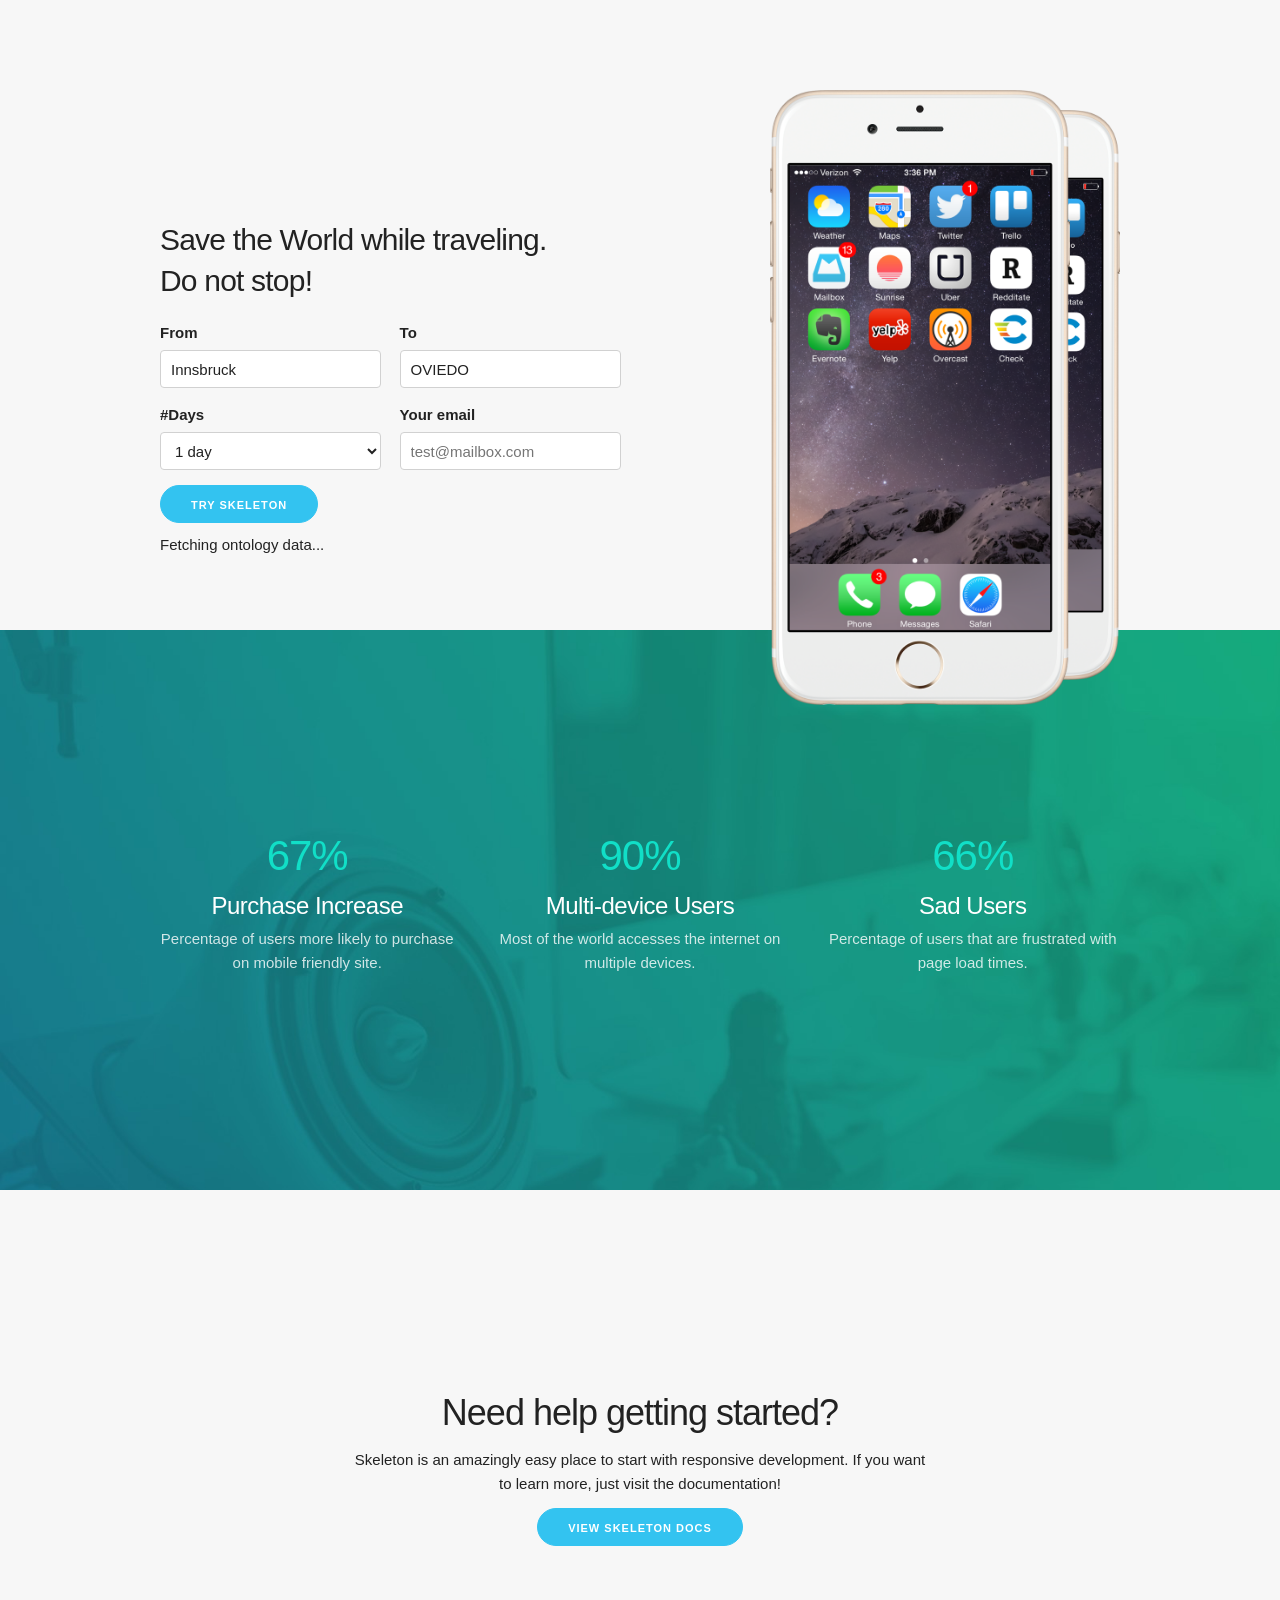
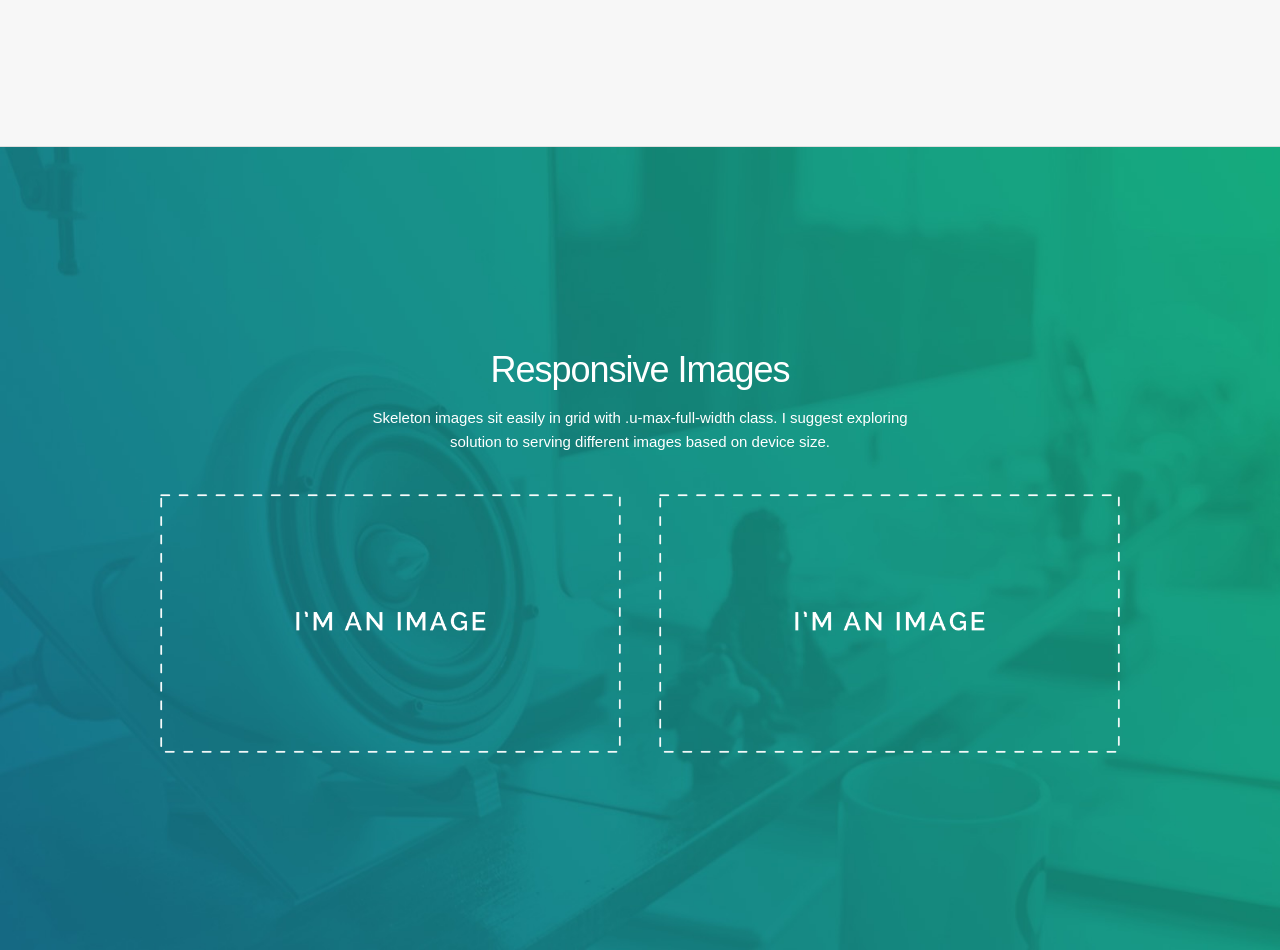
==== commit ab8b5fca: "CSS added to porogress Bar" ====
--- a/index.html
+++ b/index.html
@@ -31,6 +31,7 @@
   <link rel="stylesheet" href="css/normalize.css">
   <link rel="stylesheet" href="css/skeleton.css">
   <link rel="stylesheet" href="css/custom.css">
+  <link rel="stylesheet" href="css/basic.css">
 
   <!-- Scripts
   –––––––––––––––––––––––––––––––––––––––––––––––––– -->
--- a/css/basic.css
+++ b/css/basic.css
@@ -0,0 +1,19 @@
+body {
+  background: #f7f7f7;
+}
+
+.form-box {
+  max-width: 500px;
+  margin: auto;
+  padding: 50px;
+  background: #ffffff;
+  border: 10px solid #f2f2f2;
+}
+
+h1, p {
+  text-align: center;
+}
+
+input, textarea {
+  width: 100%;
+}
